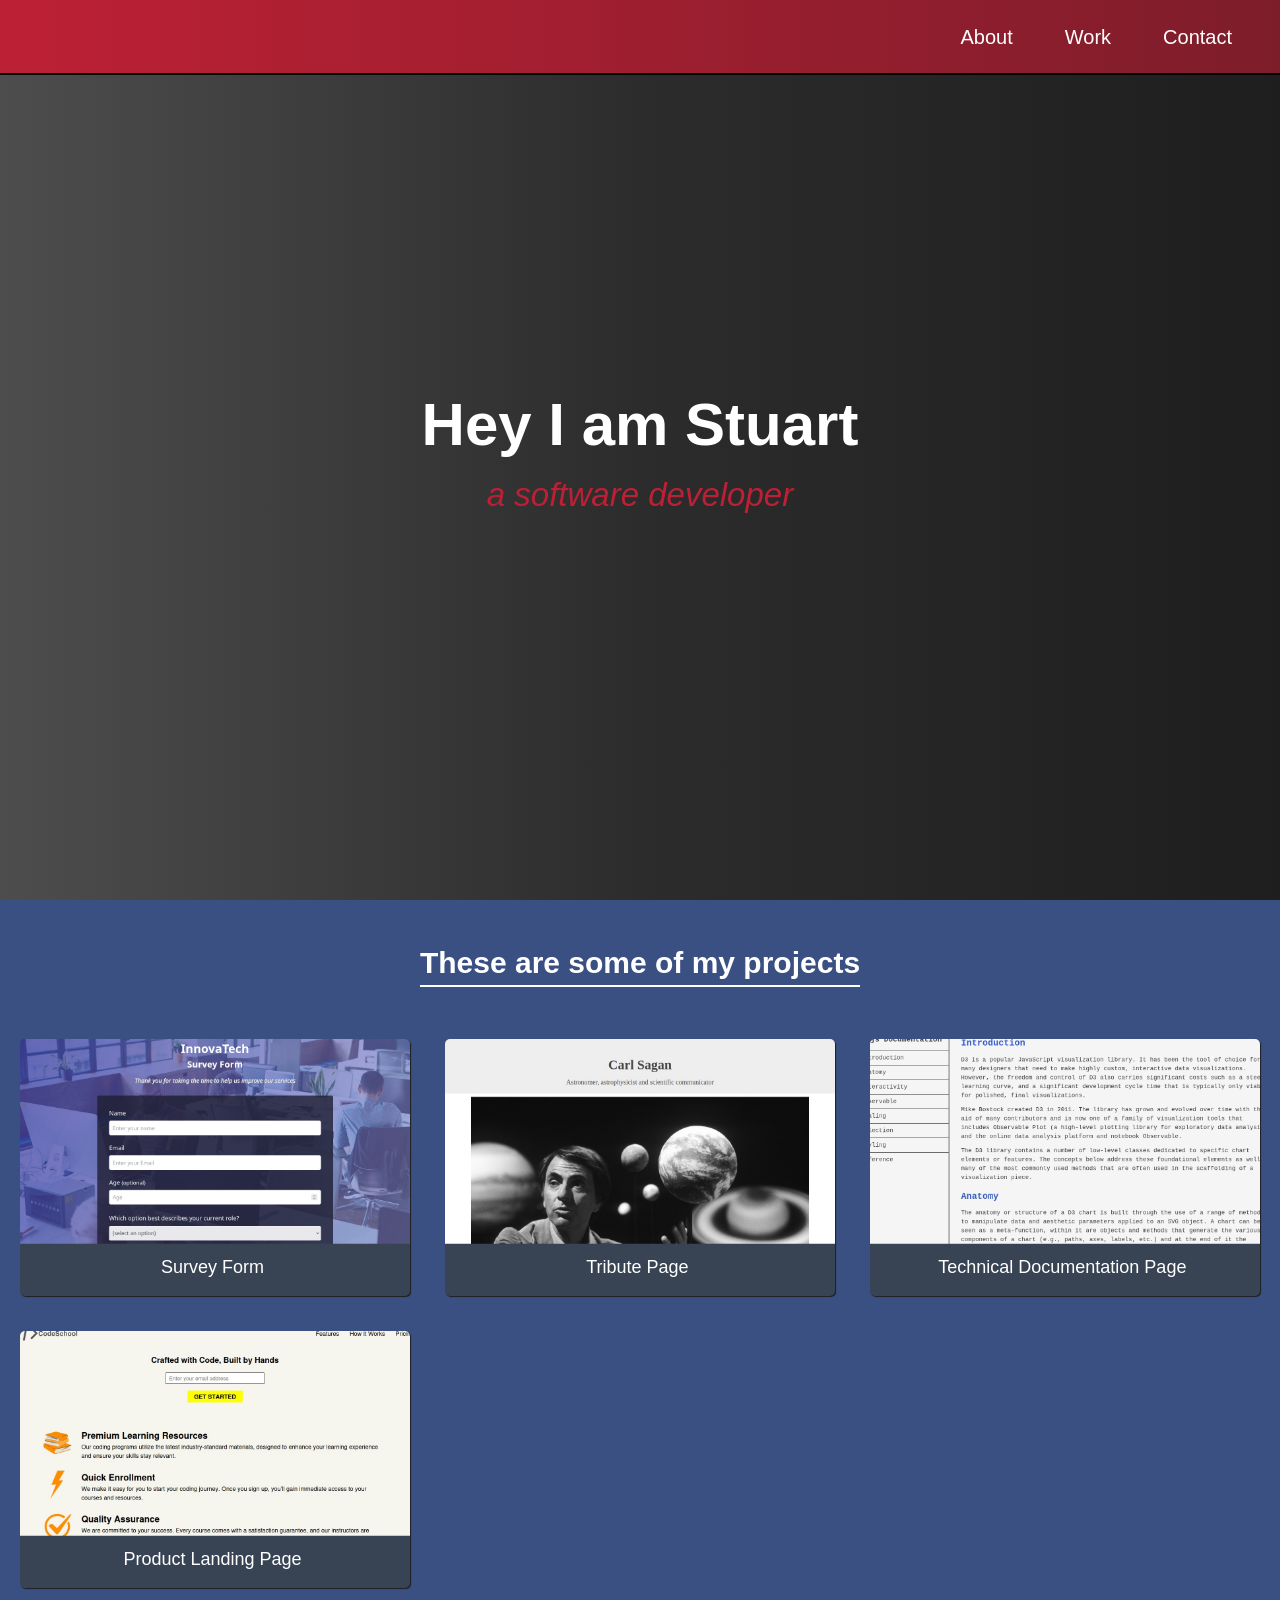
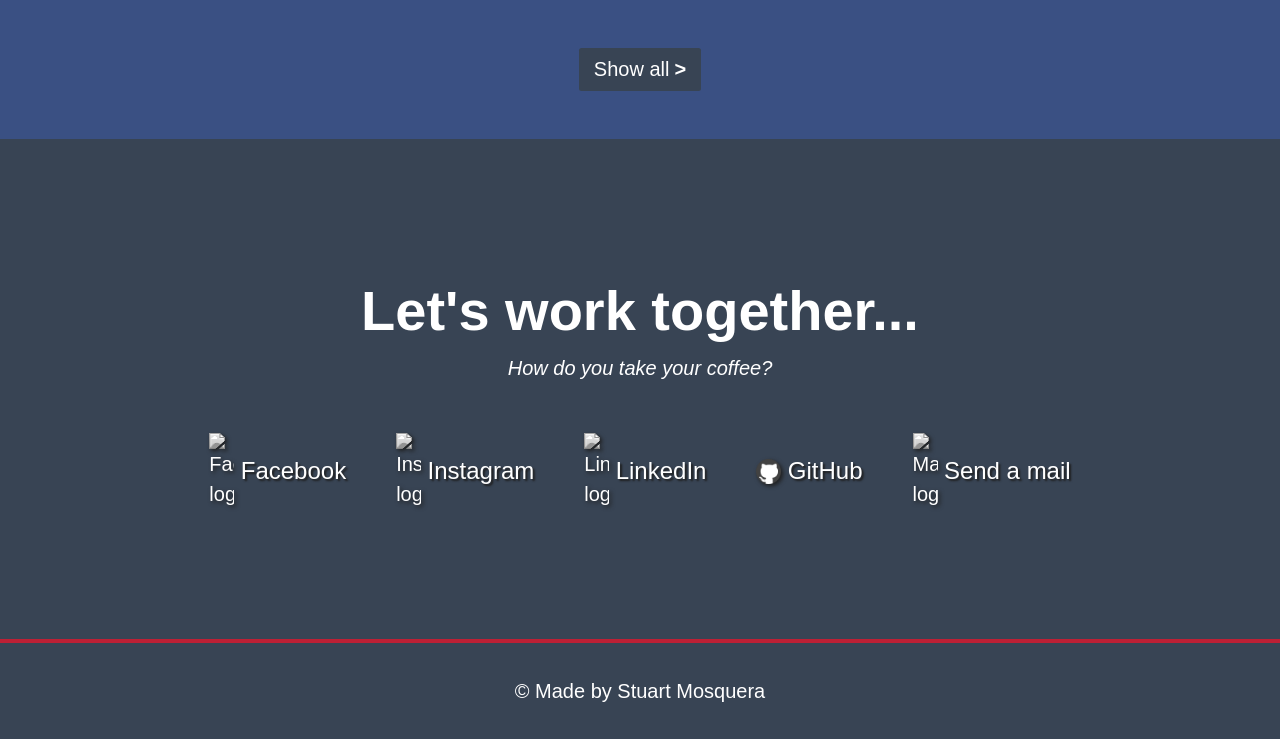
==== Responsive Web Design/Personal Portfolio Webpage/index.html @ 76e15f2a "First commit" ====
<!DOCTYPE html>
<html lang="en">
<head>
  <meta charset="UTF-8">
  <meta name="viewport" content="width=device-width, initial-scale=1.0">
  <title>Personal Portfolio Webpage</title>
  <link rel="stylesheet" href="./styles.css">
</head>
<body>
  <!-- Header -->
  <header id="welcome-section">
    <h1>Hey I am Stuart</h1>
    <h2>a software developer</h2>
  </header>
  <!-- Nav -->
  <nav id="navbar">
    <ul>
      <li><a class="nav-link" href="#welcome-section">About</a></li>
      <li><a class="nav-link" href="#projects">Work</a></li>
      <li><a class="nav-link" href="#contact">Contact</a></li>
    </ul>
  </nav>
  <!-- Main -->
  <main>
    <section id="projects">
      <h2>These are some of my projects</h2>
      <article class="project-tile">
        <a class="project" title="Click here to see the code" href="https://github.com/StuartMosquera/freeCodeCamp/tree/ce1bbb5f4f7de9c52453b859a5de60892a61c2ed/Responsive%20Web%20Design/Survey%20Form" target="_blank">
          <img src="./Images/survey-form.jpg" alt="Survey Form">
          <p><span class="hidden-code">&lt; </span>Survey Form<span class="hidden-code"> /&gt;</span></p>
        </a>
        <a class="project" title="Click here to see the code" href="https://github.com/StuartMosquera/freeCodeCamp/tree/ce1bbb5f4f7de9c52453b859a5de60892a61c2ed/Responsive%20Web%20Design/Tribute%20Page" target="_blank">
          <img src="./Images/tribute-page.jpg" alt="Tribute Page">
          <p><span class="hidden-code">&lt; </span>Tribute Page<span class="hidden-code"> /&gt;</span></p>
        </a>
        <a class="project" title="Click here to see the code" href="https://github.com/StuartMosquera/freeCodeCamp/tree/ce1bbb5f4f7de9c52453b859a5de60892a61c2ed/Responsive%20Web%20Design/Technical%20Documentation%20Page" target="_blank">
          <img src="./Images/technical-documentation-page.jpg" alt="Technical Documentation Page">
          <p><span class="hidden-code">&lt; </span>Technical Documentation Page<span class="hidden-code"> /&gt;</span></p>
        </a>
        <a class="project" title="Click here to see the code" href="https://github.com/StuartMosquera/freeCodeCamp/tree/ce1bbb5f4f7de9c52453b859a5de60892a61c2ed/Responsive%20Web%20Design/Product%20Landing%20Page%20" target="_blank">
          <img src="./Images/product-landing-page.jpg" alt="Product Landing Page">
          <p><span class="hidden-code">&lt; </span>Product Landing Page<span class="hidden-code"> /&gt;</span></p>
        </a>
      </article>
      <a href="https://github.com/StuartMosquera?tab=repositories" target="_blank"><button type="button" class="btn">Show all <span class="hidden-arrow">&gt;</span></button></a>
    </section>
    <section id="contact">
      <div class="description">
        <h2>Let's work together...</h2>
        <p>How do you take your coffee?</p>
      </div>
      <article class="social-media">
        <a id="profile-link" class="logo" href="https://www.facebook.com/stuart.mosquera.1614" target="_blank"><img src="./Images/facebook.png" alt="Facebook logo"><p>Facebook</p></a>
        <a id="profile-link" class="logo" href="https://www.instagram.com/stuartmosquera18/" target="_blank"><img src="./Images/instagram.png" alt="Instagram logo"><p>Instagram</p></a>
        <a id="profile-link" class="logo" href="https://linkedin.com/in/stuartmosqueragiménez" target="_blank"><img src="./Images/linkedin.png" alt="LinkedIn logo"><p>LinkedIn</p></a>
        <a id="profile-link" class="logo" href="https://github.com/StuartMosquera" target="_blank"><img src="./Images/github.png" alt="GitHub logo"><p>GitHub</p></a>
        <a class="logo" href="mailto:stuartmosquera18@gmail.com"><img src="./Images/mail.png" alt="Mail logo"><p>Send a mail</p></a>
      </article>
    </section>
  </main>
  <!-- Footer -->
  <footer>
    <p>&copy; Made by Stuart Mosquera</p>
  </footer>
</body>
</html>
<!-- Made by Stuart Mosquera -->
---- Responsive Web Design/Personal Portfolio Webpage/styles.css ----
/* Basic Reset */
* {
  box-sizing: border-box;
  margin: 0;
  padding: 0;
  scroll-behavior: smooth;
}

/* Global Variables */
:root {
  --background-footer: #384454;
  --background-header: linear-gradient(to right, #4d4d4d, #2c2c2c, #1e1e1e);
  --background-navbar: linear-gradient(to right, #bd2035, #7e1d2a);
  --background-projects: #3a5083;
  --foreground-color: #ffffff;
}

/* Global Styles */
body {
  color: var(--foreground-color);
  font-family: Impact, sans-serif;
  font-size: 20px;
  font-weight: 400;
  height: 100vh;
  line-height: 1.5;
  width: 100%;
}

/* Header */
#welcome-section {
  align-items: center;
  background: var(--background-header);
  display: flex;
  flex-flow: column nowrap;
  font-size: 1.50em;
  height: 100vh;
  justify-content: center;
  text-align: center;
  width: 100%;
}

#welcome-section > h2 {
  color: #bd2035; 
  font-size: 1.10em;
  font-style: italic;
  font-weight: lighter;
}

/* Nav */ 
#navbar {
  align-items: center;
  background: var(--background-navbar);
  border-bottom: 2px solid #000000;
  display: flex;
  height: 75px;
  justify-content: end;
  position: fixed;
  top: 0;
  width: 100%;
  z-index: 10;
}

#navbar > ul {
  column-gap: 20px;
  display: inherit;
  list-style-type: none;
  margin-right: 2rem;
}

#navbar > ul li:hover {
  background-color: #3a5083;
}

.nav-link {
  color: inherit;
  display: block;
  padding: 1.35rem 1rem;
  text-decoration: none;
}

.nav-link:hover {
  cursor: pointer;
}

/* Main */
#projects {
  background-color: var(--background-projects);
  text-align: center;
  width: 100%;
}

#projects > h2 {
  border-bottom: 2px solid #ffffff;
  display: inline-block;
  font-size: 1.5em;
  margin: 2.5rem 0 2rem;
}

.project-tile {
  display: grid;
  gap: 35px;
  grid-template-columns: repeat(auto-fill, minmax(320px, 1fr));
  justify-items: center;
  padding: 20px;
  width: 100%;
}

.project {
  align-items: center;
  background-color: #384454;
  border-radius: 5px;
  box-shadow: 1px 1px 1px #1e1e1e;
  display: flex;
  flex-direction: column;
  overflow: hidden;
  row-gap: 20px;
  text-decoration: none;
}

.project > img {
  height: auto;
  max-width: 100%;
  object-fit: cover;
  transform: scale(1.1);
  transition: transform 0.5s ease;
}

.project:hover img {
  transform: scale(1);
}

.project > p {
  color: var(--foreground-color);
  font-size: 0.90em;
  padding: 0 10px 15px;
  transition: transform 0.5s ease;
}

.project:hover p {
  transform: translateY(-5px);
} 

.project:hover .hidden-code {
  opacity: 1;
  visibility: visible;
}

.hidden-code {
  color: #ff8c00;
  opacity: 0;
  transition: opacity 0.5s ease, visibility 0.5s ease;
  visibility: hidden;
}

.btn {
  align-items: center;
  background-color: #384454;
  border: none;
  border-radius: 2.5px;
  color: var(--foreground-color);
  display: inline-flex;
  font-size: inherit;
  font-weight: inherit;
  justify-content: center;
  margin: 2.5rem auto 3rem;
  padding: 10px 15px;
  transition: background-color 0.5s ease-out;
}

.btn:hover {
  background-color: #7e1d2a;
  cursor: pointer;
}

.btn:hover .hidden-arrow {
  transform: translateX(5px);
}

.hidden-arrow {
  display: inline-block;
  font-weight: bold;
  margin-left: 5px;
  transition: transform 0.5s ease-out;
}

#contact {
  align-items: center;
  background-color: var(--background-footer);
  display: flex;
  flex-flow: column nowrap;
  height: 500px;
  justify-content: center;
  padding: 0 1rem;
  row-gap: 50px;
  text-align: center;
  width: 100%;
}

.description > h2 {
  font-size: 2.8em;
}

.description > p {
  font-style: italic;
  font-weight: lighter;
}

.social-media {
  display: inherit;
  flex-flow: row wrap;
  gap: 30px 50px;
  justify-content: center;
  text-align: initial;
}

.logo {
  align-items: center;
  color: inherit;
  display: inherit;
  text-decoration: none;
  transition: transform 0.5s ease-out;
}

.logo:hover {
  cursor: pointer;
  transform: translateY(1rem);
}

.logo img {
  filter: grayscale(100) drop-shadow(2px 2px 2px #1e1e1e);
  height: auto;
  margin-right: 0.40rem;
  width: 25px;
}

.logo p {
  font-size: 1.20em;
  text-shadow: 2px 2px 2px #1e1e1e;
}

/* Footer */
footer {
  align-items: center;
  background: var(--background-footer);
  border-top: 4px solid #bd2035;
  display: flex;
  height: 100px;
  justify-content: center;
}

/* Responsive Design */
/* Smartphone */
@media only screen and (max-width: 600px) {
  body {
    font-size: 18px;
  }

  #navbar {
    justify-content: center;
  }

  #navbar > ul {
    margin-right: 0;
  }

  .nav-link {
    padding: 1.45rem 1rem;
  }

  #projects > h2 {
    font-size: 1.25em;
  }
}

/* Made by Stuart Mosquera */
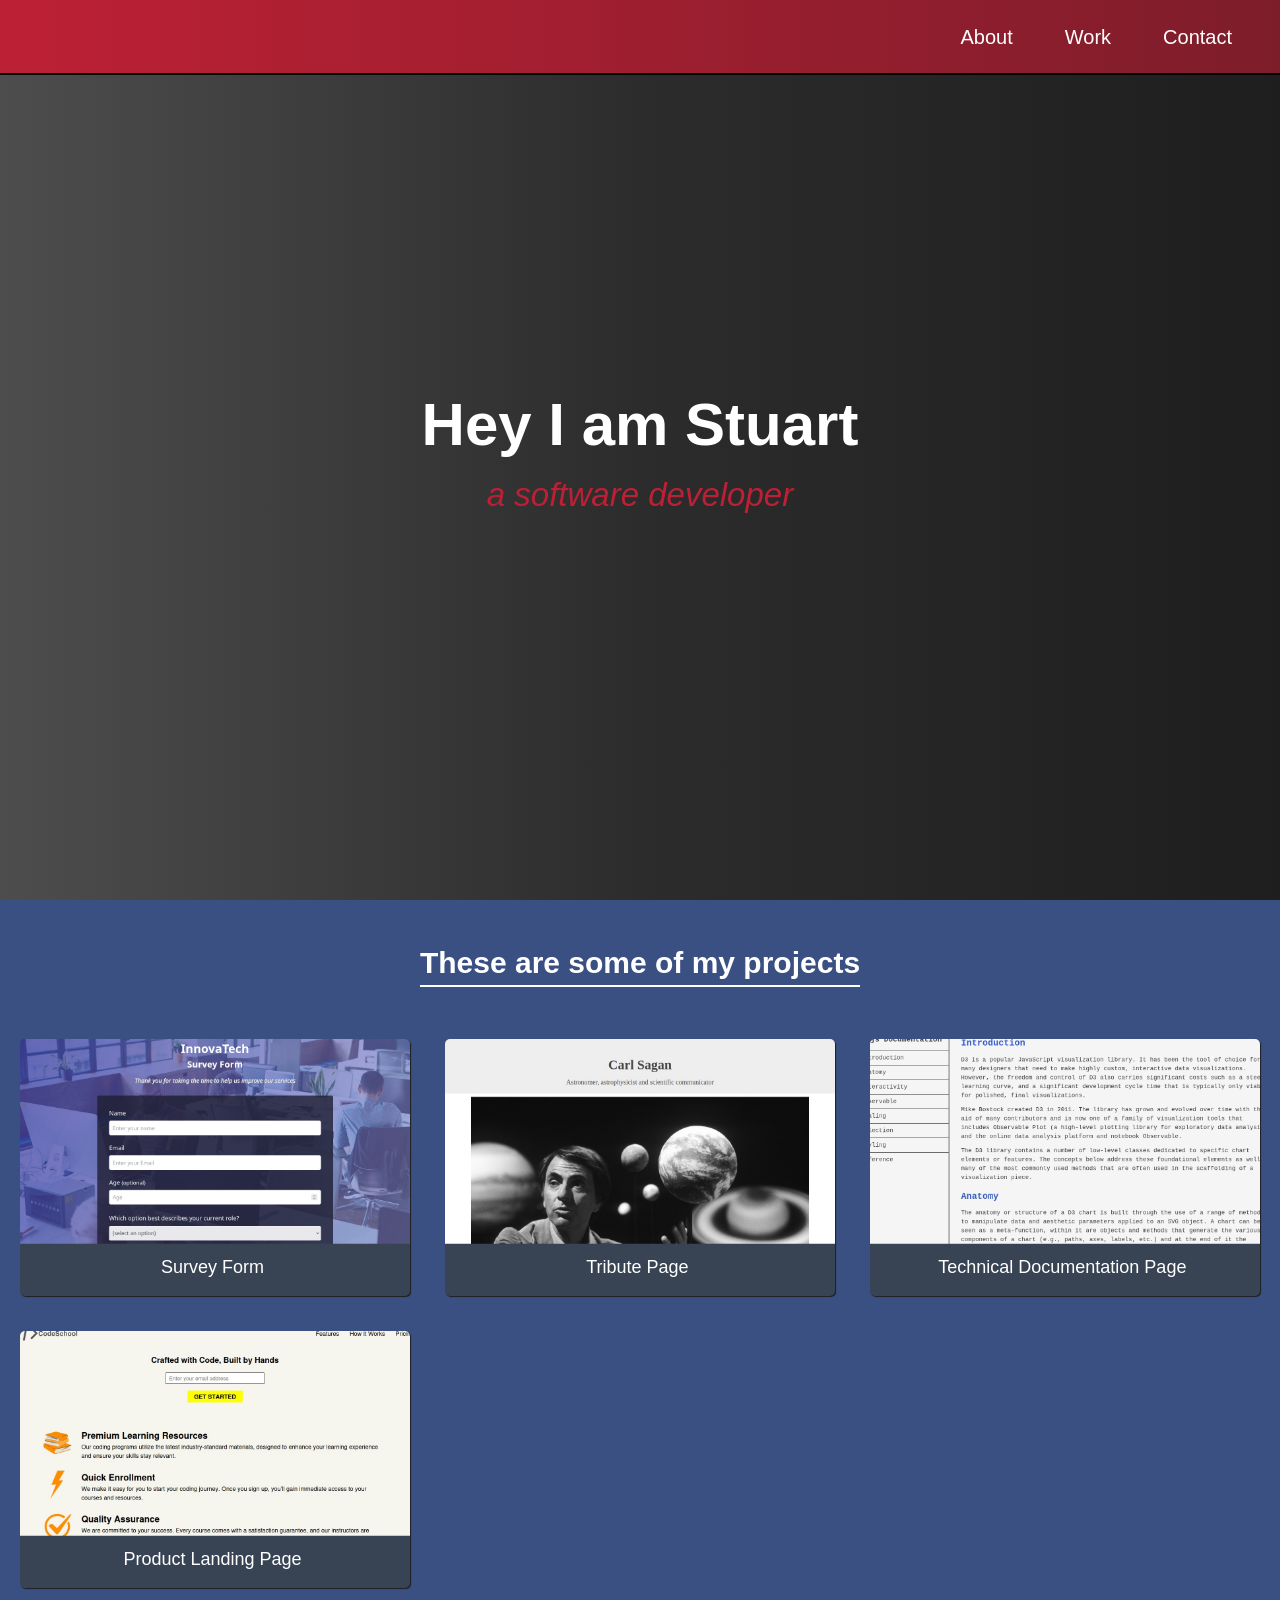
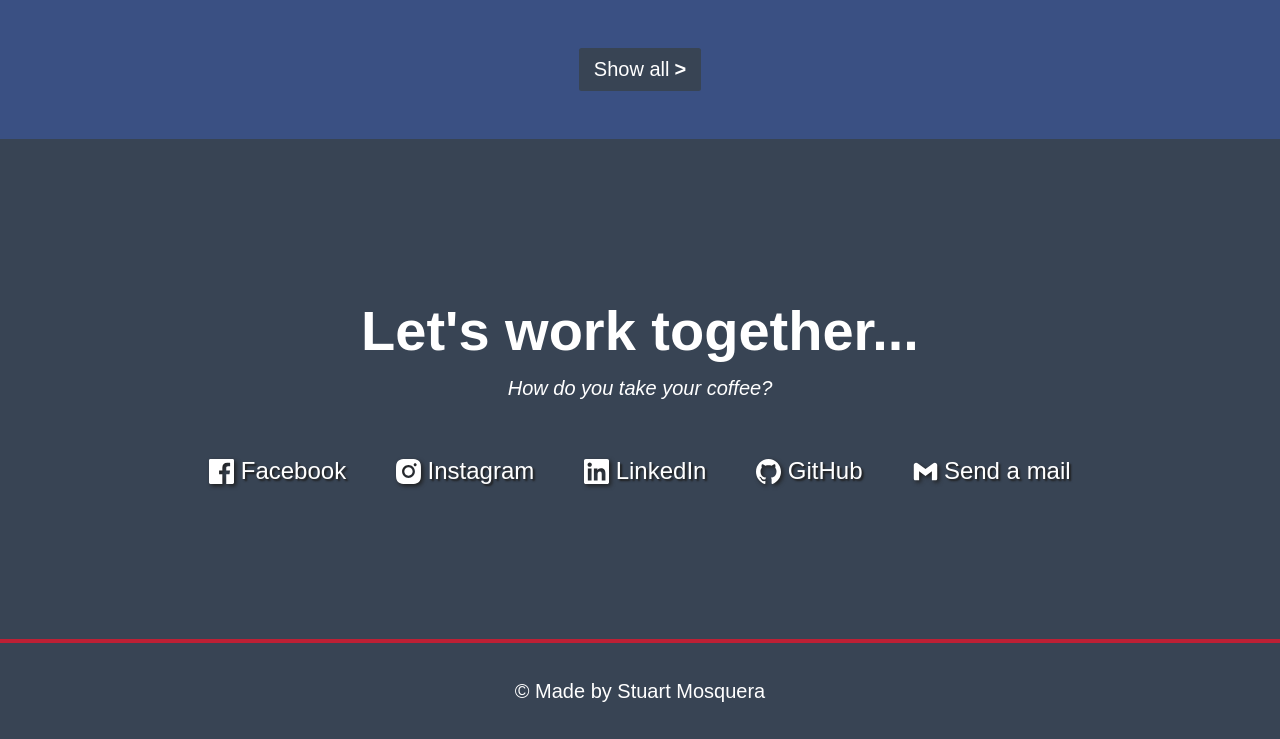
==== commit 9ee47fdb: "Second commit" ====
--- a/Responsive Web Design/Personal Portfolio Webpage/index.html
+++ b/Responsive Web Design/Personal Portfolio Webpage/index.html
@@ -25,19 +25,19 @@
     <section id="projects">
       <h2>These are some of my projects</h2>
       <article class="project-tile">
-        <a class="project" title="Click here to see the code" href="https://github.com/StuartMosquera/freeCodeCamp/tree/ce1bbb5f4f7de9c52453b859a5de60892a61c2ed/Responsive%20Web%20Design/Survey%20Form" target="_blank">
+        <a class="project" title="Click here to see the code" href="https://github.com/StuartMosquera/freeCodeCamp/tree/76e15f2a3edabbcce6a1a2074d9f02ff27ec3e4b/Responsive%20Web%20Design/Survey%20Form" target="_blank">
           <img src="./Images/survey-form.jpg" alt="Survey Form">
           <p><span class="hidden-code">&lt; </span>Survey Form<span class="hidden-code"> /&gt;</span></p>
         </a>
-        <a class="project" title="Click here to see the code" href="https://github.com/StuartMosquera/freeCodeCamp/tree/ce1bbb5f4f7de9c52453b859a5de60892a61c2ed/Responsive%20Web%20Design/Tribute%20Page" target="_blank">
+        <a class="project" title="Click here to see the code" href="https://github.com/StuartMosquera/freeCodeCamp/tree/76e15f2a3edabbcce6a1a2074d9f02ff27ec3e4b/Responsive%20Web%20Design/Tribute%20Page" target="_blank">
           <img src="./Images/tribute-page.jpg" alt="Tribute Page">
           <p><span class="hidden-code">&lt; </span>Tribute Page<span class="hidden-code"> /&gt;</span></p>
         </a>
-        <a class="project" title="Click here to see the code" href="https://github.com/StuartMosquera/freeCodeCamp/tree/ce1bbb5f4f7de9c52453b859a5de60892a61c2ed/Responsive%20Web%20Design/Technical%20Documentation%20Page" target="_blank">
+        <a class="project" title="Click here to see the code" href="https://github.com/StuartMosquera/freeCodeCamp/tree/76e15f2a3edabbcce6a1a2074d9f02ff27ec3e4b/Responsive%20Web%20Design/Technical%20Documentation%20Page" target="_blank">
           <img src="./Images/technical-documentation-page.jpg" alt="Technical Documentation Page">
           <p><span class="hidden-code">&lt; </span>Technical Documentation Page<span class="hidden-code"> /&gt;</span></p>
         </a>
-        <a class="project" title="Click here to see the code" href="https://github.com/StuartMosquera/freeCodeCamp/tree/ce1bbb5f4f7de9c52453b859a5de60892a61c2ed/Responsive%20Web%20Design/Product%20Landing%20Page%20" target="_blank">
+        <a class="project" title="Click here to see the code" href="https://github.com/StuartMosquera/freeCodeCamp/tree/76e15f2a3edabbcce6a1a2074d9f02ff27ec3e4b/Responsive%20Web%20Design/Product%20Landing%20Page%20" target="_blank">
           <img src="./Images/product-landing-page.jpg" alt="Product Landing Page">
           <p><span class="hidden-code">&lt; </span>Product Landing Page<span class="hidden-code"> /&gt;</span></p>
         </a>
@@ -50,11 +50,11 @@
         <p>How do you take your coffee?</p>
       </div>
       <article class="social-media">
-        <a id="profile-link" class="logo" href="https://www.facebook.com/stuart.mosquera.1614" target="_blank"><img src="./Images/facebook.png" alt="Facebook logo"><p>Facebook</p></a>
-        <a id="profile-link" class="logo" href="https://www.instagram.com/stuartmosquera18/" target="_blank"><img src="./Images/instagram.png" alt="Instagram logo"><p>Instagram</p></a>
-        <a id="profile-link" class="logo" href="https://linkedin.com/in/stuartmosqueragiménez" target="_blank"><img src="./Images/linkedin.png" alt="LinkedIn logo"><p>LinkedIn</p></a>
-        <a id="profile-link" class="logo" href="https://github.com/StuartMosquera" target="_blank"><img src="./Images/github.png" alt="GitHub logo"><p>GitHub</p></a>
-        <a class="logo" href="mailto:stuartmosquera18@gmail.com"><img src="./Images/mail.png" alt="Mail logo"><p>Send a mail</p></a>
+        <a id="profile-link" class="logo" href="https://www.facebook.com/stuart.mosquera.1614" target="_blank"><img src="./Images/facebook.svg" alt="Facebook logo"><p>Facebook</p></a>
+        <a id="profile-link" class="logo" href="https://www.instagram.com/stuartmosquera18/" target="_blank"><img src="./Images/instagram.svg" alt="Instagram logo"><p>Instagram</p></a>
+        <a id="profile-link" class="logo" href="https://linkedin.com/in/stuartmosqueragiménez" target="_blank"><img src="./Images/linkedin.svg" alt="LinkedIn logo"><p>LinkedIn</p></a>
+        <a id="profile-link" class="logo" href="https://github.com/StuartMosquera" target="_blank"><img src="./Images/github.svg" alt="GitHub logo"><p>GitHub</p></a>
+        <a class="logo" href="mailto:stuartmosquera18@gmail.com"><img src="./Images/mail.svg" alt="Mail logo"><p>Send a mail</p></a>
       </article>
     </section>
   </main>
--- a/Responsive Web Design/Personal Portfolio Webpage/styles.css
+++ b/Responsive Web Design/Personal Portfolio Webpage/styles.css
@@ -227,7 +227,7 @@
 }
 
 .logo img {
-  filter: grayscale(100) drop-shadow(2px 2px 2px #1e1e1e);
+  filter: drop-shadow(2px 2px 2px #1e1e1e);
   height: auto;
   margin-right: 0.40rem;
   width: 25px;
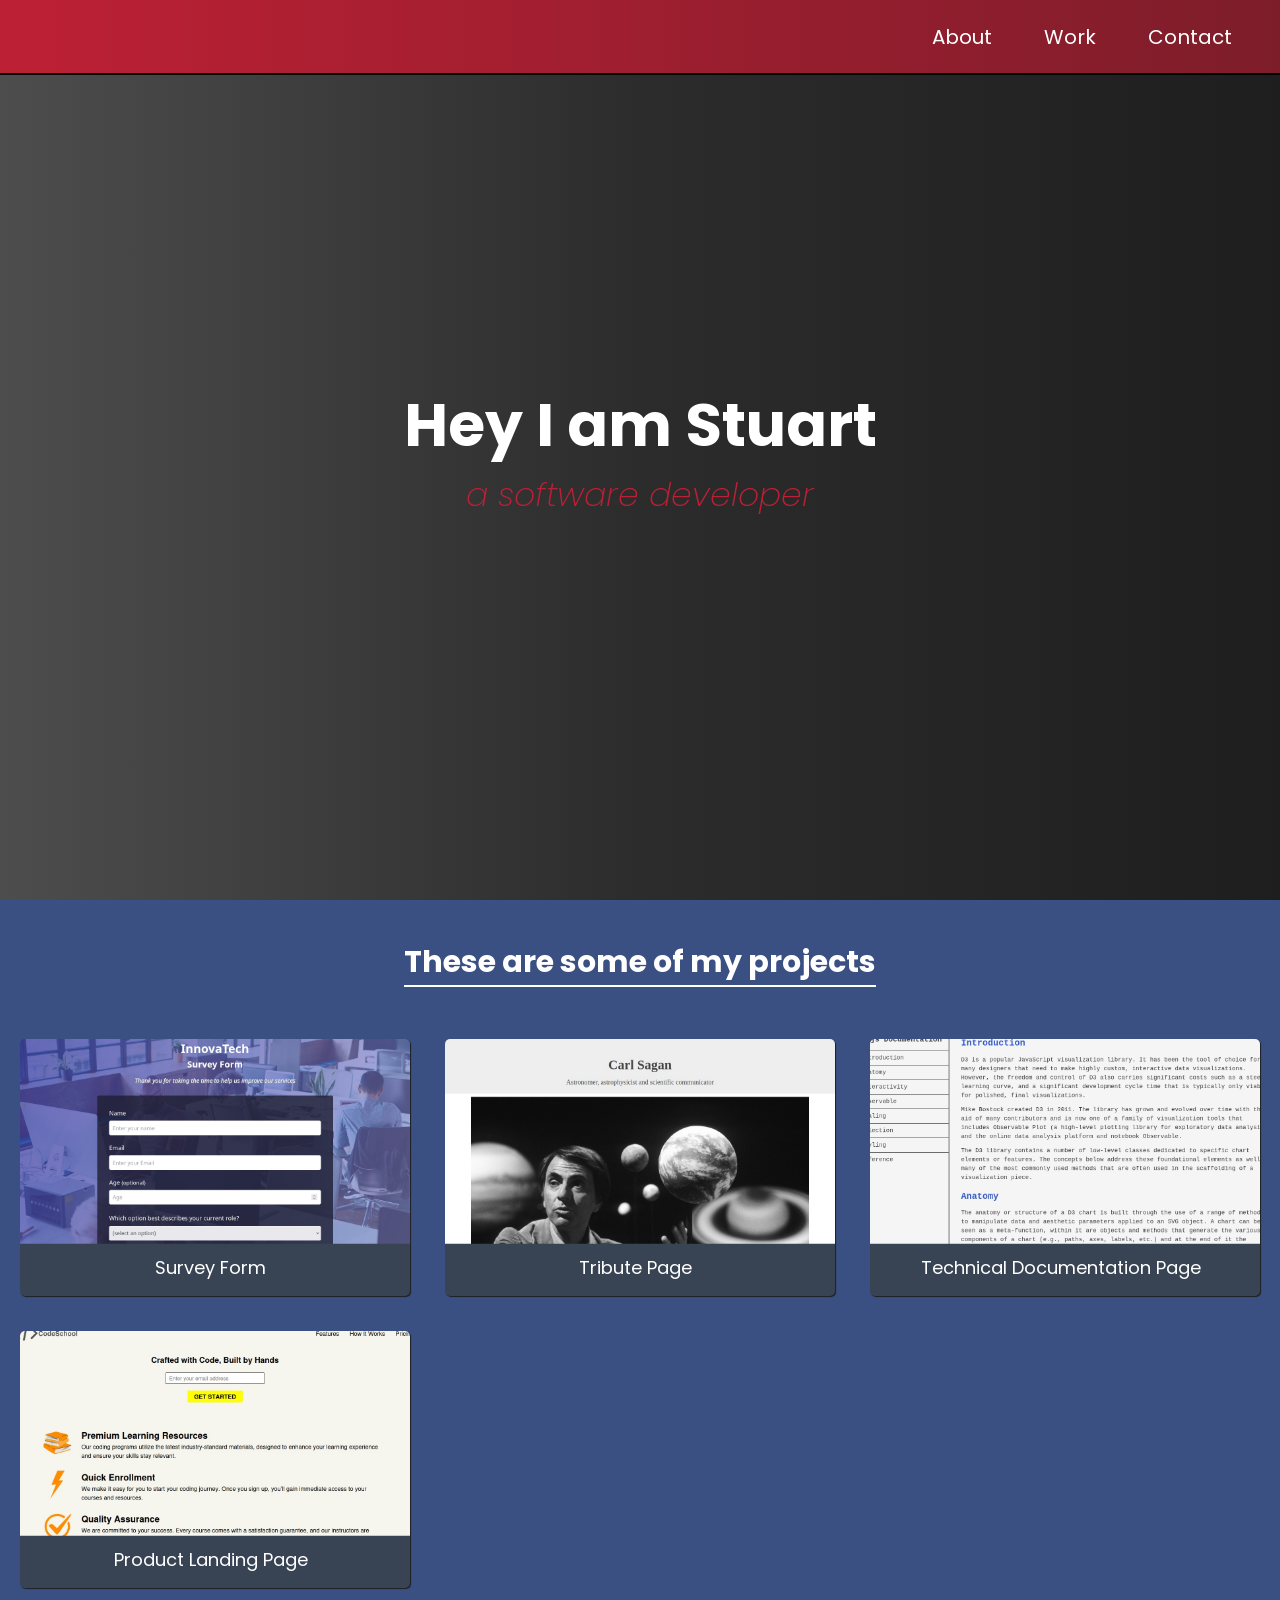
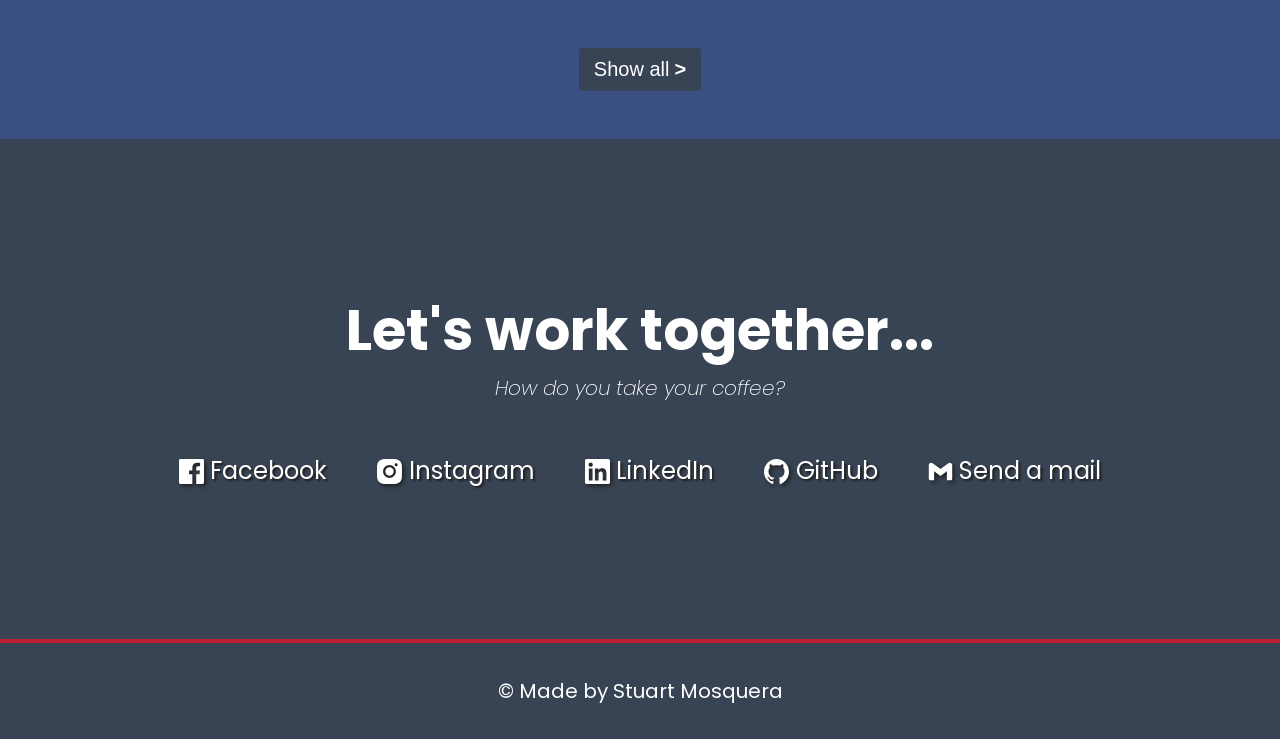
==== commit ab2f9d97: "Thrid commit" ====
--- a/Responsive Web Design/Personal Portfolio Webpage/index.html
+++ b/Responsive Web Design/Personal Portfolio Webpage/index.html
@@ -5,6 +5,9 @@
   <meta name="viewport" content="width=device-width, initial-scale=1.0">
   <title>Personal Portfolio Webpage</title>
   <link rel="stylesheet" href="./styles.css">
+  <link rel="preconnect" href="https://fonts.googleapis.com">
+  <link rel="preconnect" href="https://fonts.gstatic.com" crossorigin>
+  <link rel="stylesheet" href="https://fonts.googleapis.com/css2?family=Poppins:ital,wght@0,100;0,200;0,300;0,400;0,500;0,600;0,700;0,800;0,900;1,100;1,200;1,300;1,400;1,500;1,600;1,700;1,800;1,900&display=swap">
 </head>
 <body>
   <!-- Header -->
--- a/Responsive Web Design/Personal Portfolio Webpage/styles.css
+++ b/Responsive Web Design/Personal Portfolio Webpage/styles.css
@@ -18,7 +18,7 @@
 /* Global Styles */
 body {
   color: var(--foreground-color);
-  font-family: Impact, sans-serif;
+  font-family: 'Poppins', sans-serif;
   font-size: 20px;
   font-weight: 400;
   height: 100vh;
@@ -43,7 +43,7 @@
   color: #bd2035; 
   font-size: 1.10em;
   font-style: italic;
-  font-weight: lighter;
+  font-weight: 200;
 }
 
 /* Nav */ 
@@ -202,7 +202,7 @@
 
 .description > p {
   font-style: italic;
-  font-weight: lighter;
+  font-weight: 200;
 }
 
 .social-media {
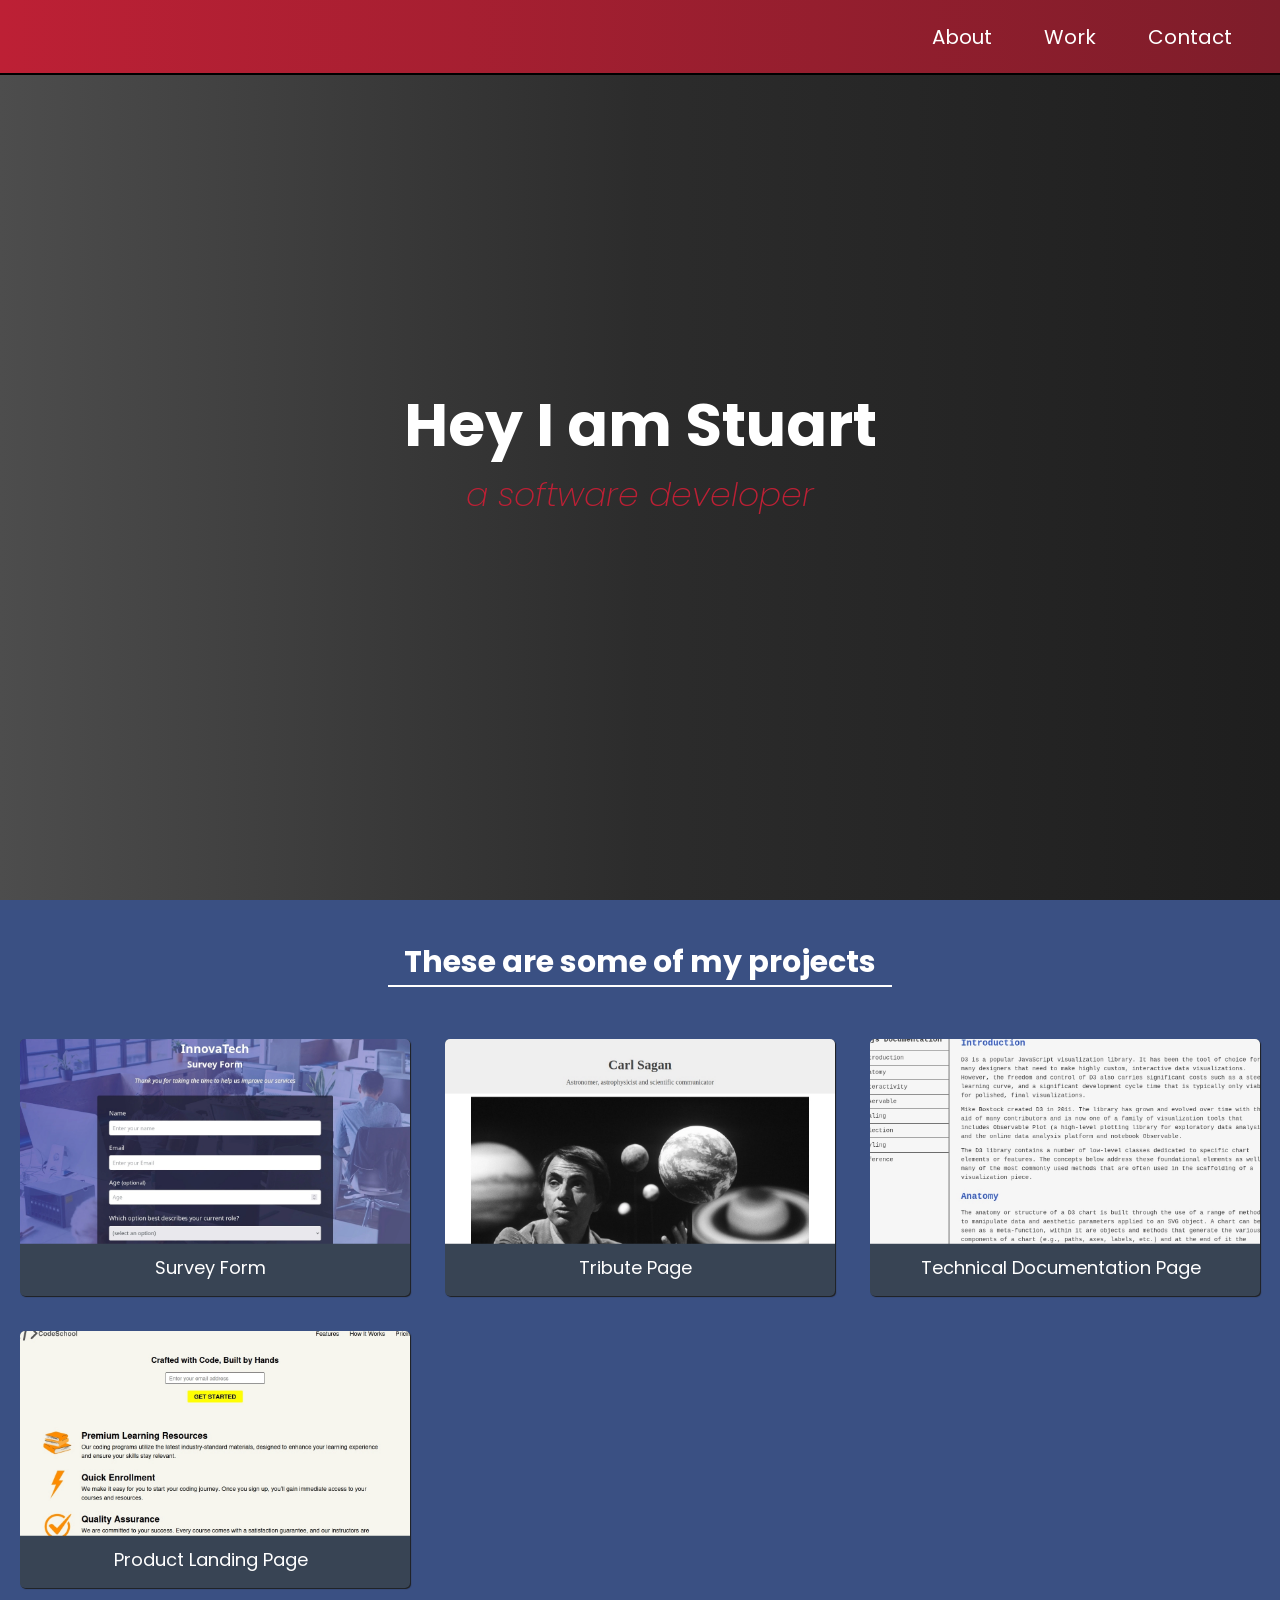
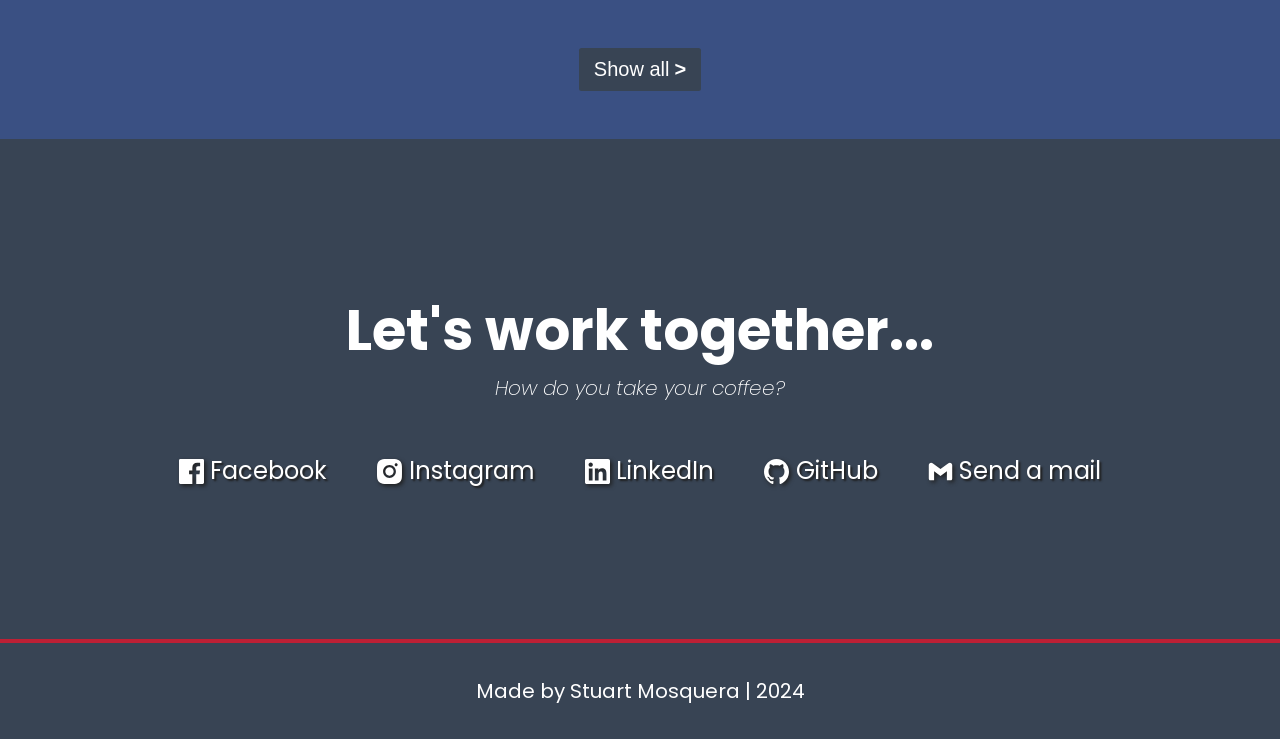
==== commit 87d163f0: "Update index.html & styles.css" ====
--- a/Responsive Web Design/Personal Portfolio Webpage/index.html
+++ b/Responsive Web Design/Personal Portfolio Webpage/index.html
@@ -29,19 +29,19 @@
       <h2>These are some of my projects</h2>
       <article class="project-tile">
         <a class="project" title="Click here to see the code" href="https://github.com/StuartMosquera/freeCodeCamp/tree/76e15f2a3edabbcce6a1a2074d9f02ff27ec3e4b/Responsive%20Web%20Design/Survey%20Form" target="_blank">
-          <img src="./Images/survey-form.jpg" alt="Survey Form">
+          <img src="./Images/survey-form.webp" alt="Survey Form">
           <p><span class="hidden-code">&lt; </span>Survey Form<span class="hidden-code"> /&gt;</span></p>
         </a>
         <a class="project" title="Click here to see the code" href="https://github.com/StuartMosquera/freeCodeCamp/tree/76e15f2a3edabbcce6a1a2074d9f02ff27ec3e4b/Responsive%20Web%20Design/Tribute%20Page" target="_blank">
-          <img src="./Images/tribute-page.jpg" alt="Tribute Page">
+          <img src="./Images/tribute-page.webp" alt="Tribute Page">
           <p><span class="hidden-code">&lt; </span>Tribute Page<span class="hidden-code"> /&gt;</span></p>
         </a>
         <a class="project" title="Click here to see the code" href="https://github.com/StuartMosquera/freeCodeCamp/tree/76e15f2a3edabbcce6a1a2074d9f02ff27ec3e4b/Responsive%20Web%20Design/Technical%20Documentation%20Page" target="_blank">
-          <img src="./Images/technical-documentation-page.jpg" alt="Technical Documentation Page">
+          <img src="./Images/technical-documentation-page.webp" alt="Technical Documentation Page">
           <p><span class="hidden-code">&lt; </span>Technical Documentation Page<span class="hidden-code"> /&gt;</span></p>
         </a>
         <a class="project" title="Click here to see the code" href="https://github.com/StuartMosquera/freeCodeCamp/tree/76e15f2a3edabbcce6a1a2074d9f02ff27ec3e4b/Responsive%20Web%20Design/Product%20Landing%20Page%20" target="_blank">
-          <img src="./Images/product-landing-page.jpg" alt="Product Landing Page">
+          <img src="./Images/product-landing-page.webp" alt="Product Landing Page">
           <p><span class="hidden-code">&lt; </span>Product Landing Page<span class="hidden-code"> /&gt;</span></p>
         </a>
       </article>
@@ -63,7 +63,7 @@
   </main>
   <!-- Footer -->
   <footer>
-    <p>&copy; Made by Stuart Mosquera</p>
+    <p>Made by Stuart Mosquera | 2024</p>
   </footer>
 </body>
 </html>
--- a/Responsive Web Design/Personal Portfolio Webpage/styles.css
+++ b/Responsive Web Design/Personal Portfolio Webpage/styles.css
@@ -35,6 +35,7 @@
   font-size: 1.50em;
   height: 100vh;
   justify-content: center;
+  padding: 0 1rem;
   text-align: center;
   width: 100%;
 }
@@ -94,9 +95,11 @@
   display: inline-block;
   font-size: 1.5em;
   margin: 2.5rem 0 2rem;
+  padding: 0 1rem;
 }
 
 .project-tile {
+  align-items: center;
   display: grid;
   gap: 35px;
   grid-template-columns: repeat(auto-fill, minmax(320px, 1fr));
@@ -148,7 +151,7 @@
 .hidden-code {
   color: #ff8c00;
   opacity: 0;
-  transition: opacity 0.5s ease, visibility 0.5s ease;
+  transition: opacity 0.2s ease-in, visibility 0.2s ease-in;
   visibility: hidden;
 }
 
@@ -164,7 +167,7 @@
   justify-content: center;
   margin: 2.5rem auto 3rem;
   padding: 10px 15px;
-  transition: background-color 0.5s ease-out;
+  transition: background-color 0.2s ease-in;
 }
 
 .btn:hover {
@@ -180,7 +183,7 @@
   display: inline-block;
   font-weight: bold;
   margin-left: 5px;
-  transition: transform 0.5s ease-out;
+  transition: transform 0.4s ease-out;
 }
 
 #contact {
@@ -218,7 +221,7 @@
   color: inherit;
   display: inherit;
   text-decoration: none;
-  transition: transform 0.5s ease-out;
+  transition: transform 0.4s ease-out;
 }
 
 .logo:hover {
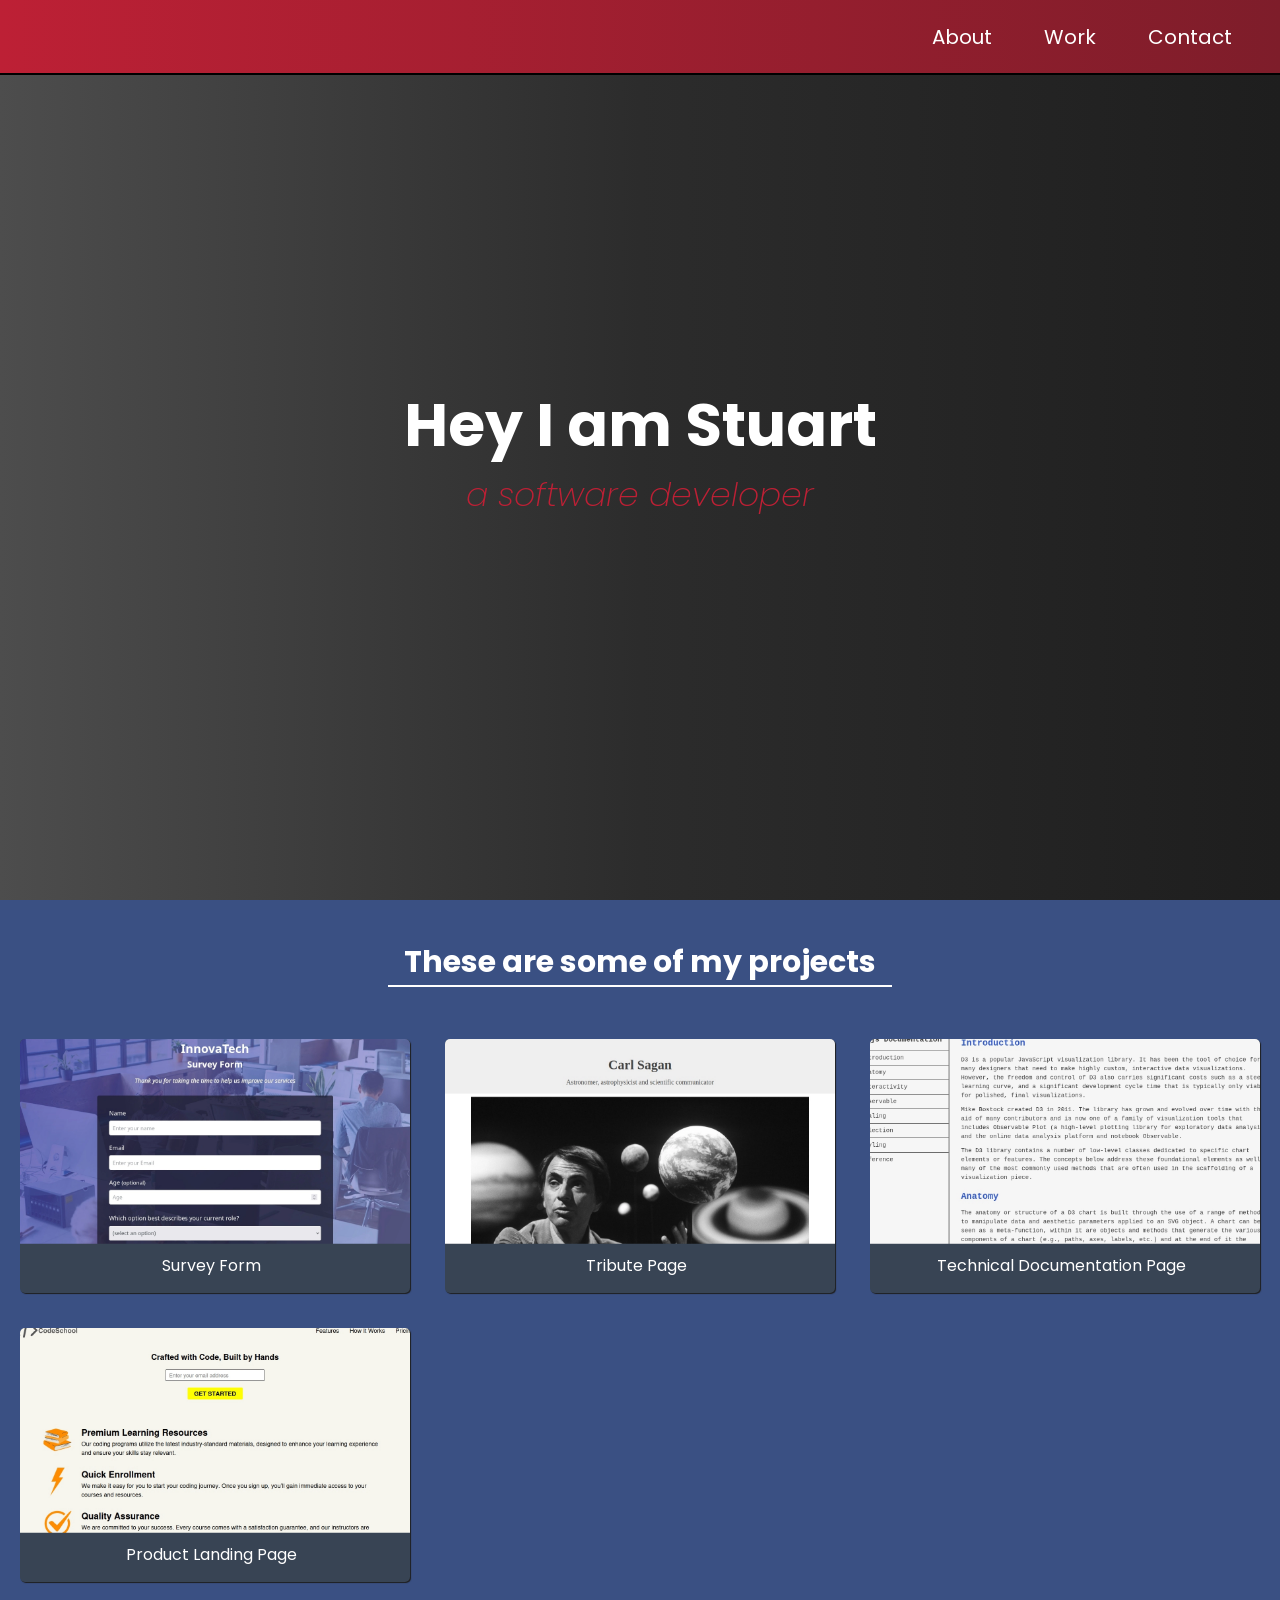
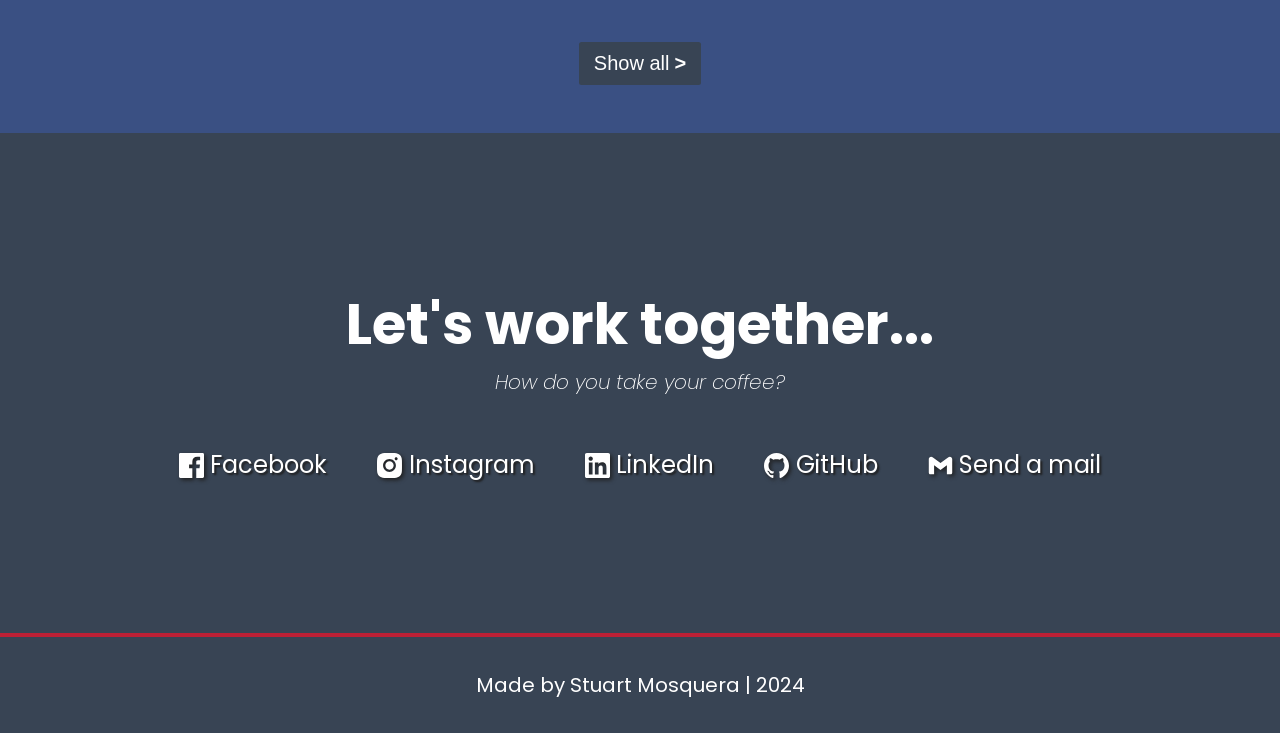
==== commit 597b1538: "Update index.html & styles.css" ====
--- a/Responsive Web Design/Personal Portfolio Webpage/index.html
+++ b/Responsive Web Design/Personal Portfolio Webpage/index.html
@@ -28,22 +28,22 @@
     <section id="projects">
       <h2>These are some of my projects</h2>
       <article class="project-tile">
-        <a class="project" title="Click here to see the code" href="https://github.com/StuartMosquera/freeCodeCamp/tree/76e15f2a3edabbcce6a1a2074d9f02ff27ec3e4b/Responsive%20Web%20Design/Survey%20Form" target="_blank">
+        <figure class="project" title="Click Show all to see the code">
           <img src="./Images/survey-form.webp" alt="Survey Form">
-          <p><span class="hidden-code">&lt; </span>Survey Form<span class="hidden-code"> /&gt;</span></p>
-        </a>
-        <a class="project" title="Click here to see the code" href="https://github.com/StuartMosquera/freeCodeCamp/tree/76e15f2a3edabbcce6a1a2074d9f02ff27ec3e4b/Responsive%20Web%20Design/Tribute%20Page" target="_blank">
+          <figcaption><span class="hidden-code">&lt; </span>Survey Form<span class="hidden-code"> /&gt;</span></figcaption>
+        </figure>
+        <figure class="project" title="Click Show all to see the code">
           <img src="./Images/tribute-page.webp" alt="Tribute Page">
-          <p><span class="hidden-code">&lt; </span>Tribute Page<span class="hidden-code"> /&gt;</span></p>
-        </a>
-        <a class="project" title="Click here to see the code" href="https://github.com/StuartMosquera/freeCodeCamp/tree/76e15f2a3edabbcce6a1a2074d9f02ff27ec3e4b/Responsive%20Web%20Design/Technical%20Documentation%20Page" target="_blank">
+          <figcaption><span class="hidden-code">&lt; </span>Tribute Page<span class="hidden-code"> /&gt;</span></figcaption>
+        </figure>
+        <figure class="project" title="Click Show all to see the code">
           <img src="./Images/technical-documentation-page.webp" alt="Technical Documentation Page">
-          <p><span class="hidden-code">&lt; </span>Technical Documentation Page<span class="hidden-code"> /&gt;</span></p>
-        </a>
-        <a class="project" title="Click here to see the code" href="https://github.com/StuartMosquera/freeCodeCamp/tree/76e15f2a3edabbcce6a1a2074d9f02ff27ec3e4b/Responsive%20Web%20Design/Product%20Landing%20Page%20" target="_blank">
+          <figcaption><span class="hidden-code">&lt; </span>Technical Documentation Page<span class="hidden-code"> /&gt;</span></figcaption>
+        </figure>
+        <figure class="project" title="Click Show all to see the code">
           <img src="./Images/product-landing-page.webp" alt="Product Landing Page">
-          <p><span class="hidden-code">&lt; </span>Product Landing Page<span class="hidden-code"> /&gt;</span></p>
-        </a>
+          <figcaption><span class="hidden-code">&lt; </span>Product Landing Page<span class="hidden-code"> /&gt;</span></figcaption>
+        </figure>
       </article>
       <a href="https://github.com/StuartMosquera?tab=repositories" target="_blank"><button type="button" class="btn">Show all <span class="hidden-arrow">&gt;</span></button></a>
     </section>
--- a/Responsive Web Design/Personal Portfolio Webpage/styles.css
+++ b/Responsive Web Design/Personal Portfolio Webpage/styles.css
@@ -102,8 +102,8 @@
   align-items: center;
   display: grid;
   gap: 35px;
-  grid-template-columns: repeat(auto-fill, minmax(320px, 1fr));
-  justify-items: center;
+  grid-template-columns: repeat(auto-fit, minmax(320px, 1fr));
+  justify-content: center;
   padding: 20px;
   width: 100%;
 }
@@ -114,7 +114,7 @@
   border-radius: 5px;
   box-shadow: 1px 1px 1px #1e1e1e;
   display: flex;
-  flex-direction: column;
+  flex-flow: column nowrap;
   overflow: hidden;
   row-gap: 20px;
   text-decoration: none;
@@ -132,14 +132,14 @@
   transform: scale(1);
 }
 
-.project > p {
+.project > figcaption {
   color: var(--foreground-color);
-  font-size: 0.90em;
+  font-size: 0.80em;
   padding: 0 10px 15px;
   transition: transform 0.5s ease;
 }
 
-.project:hover p {
+.project:hover figcaption {
   transform: translateY(-5px);
 } 
 
